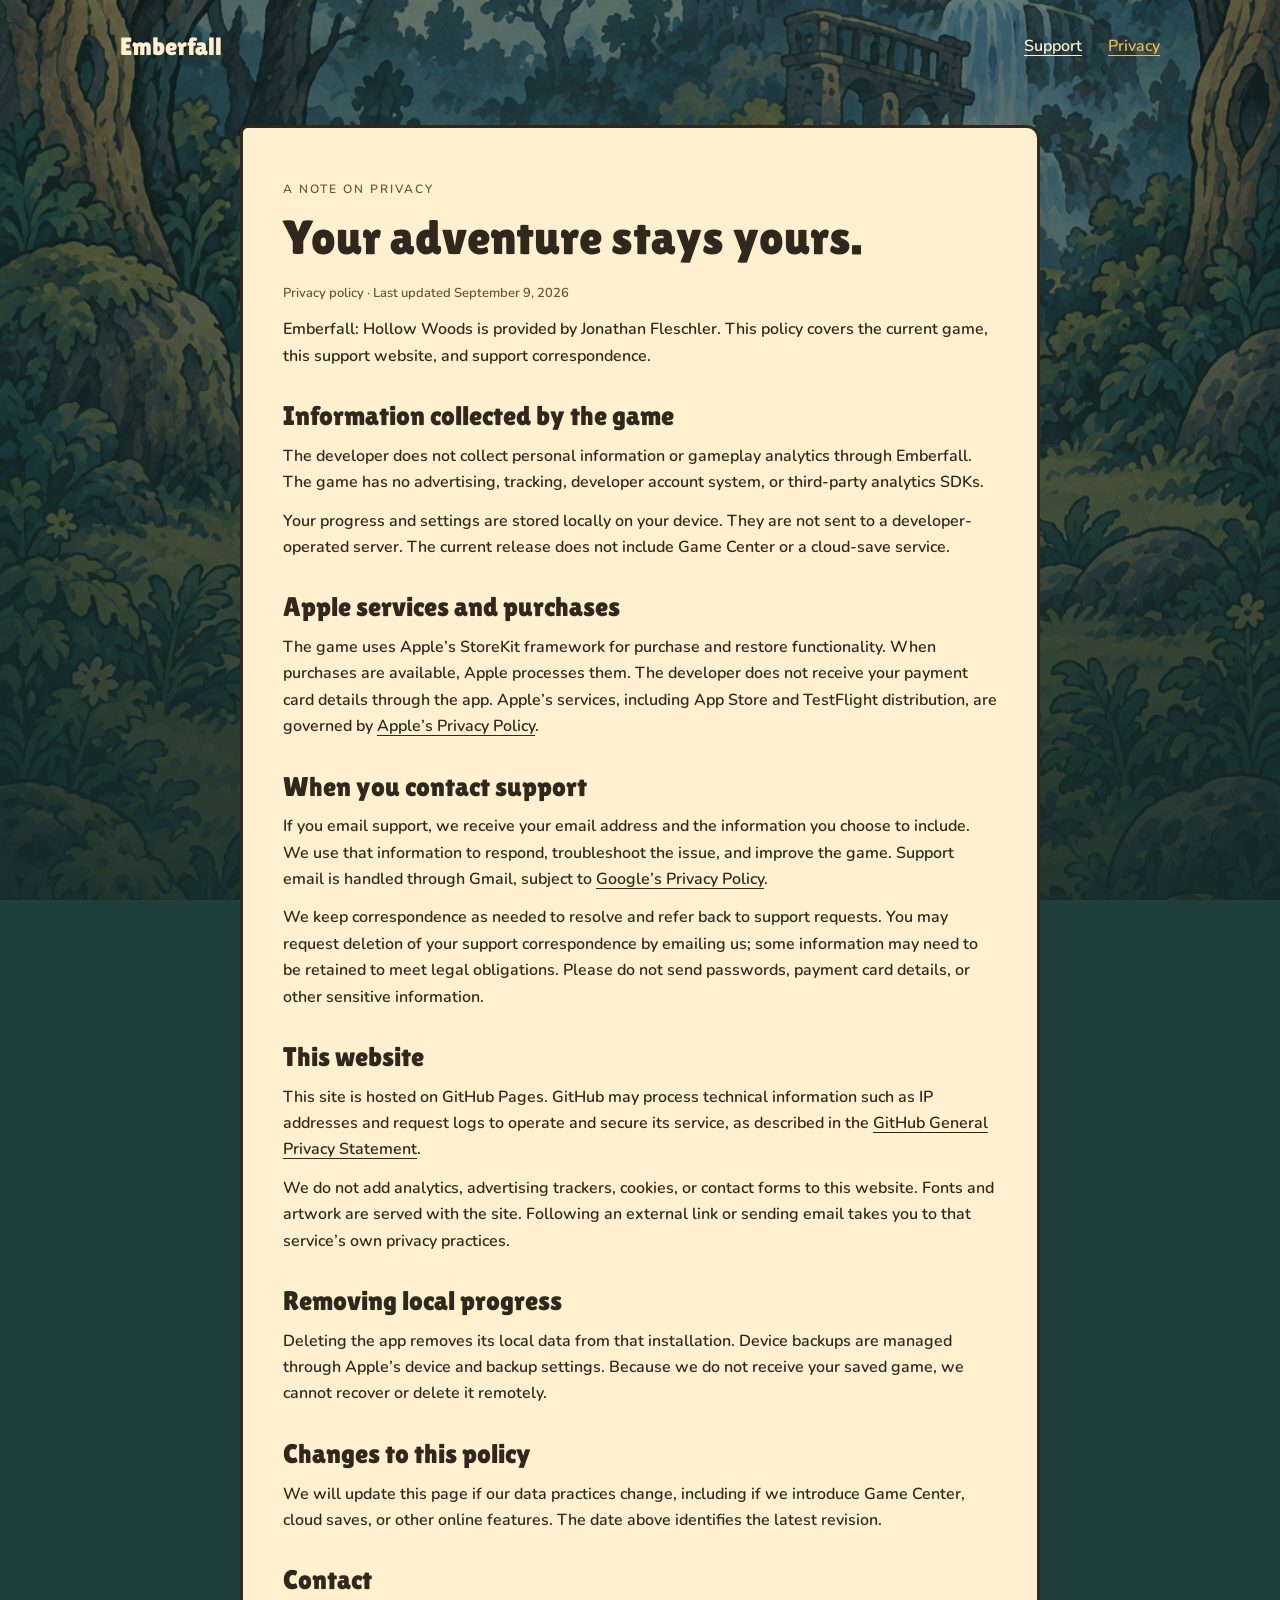
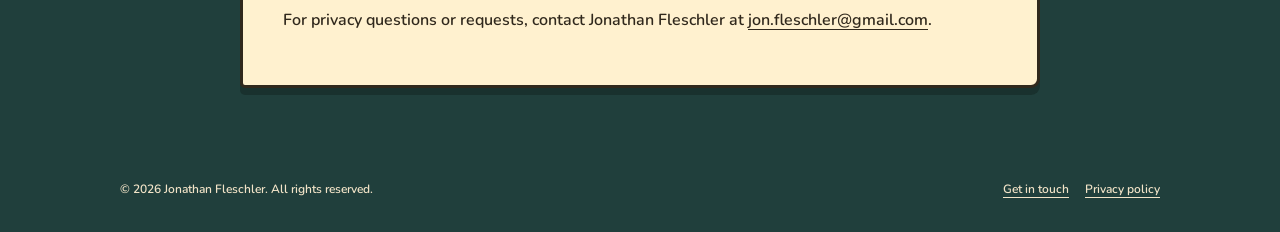
==== privacy/index.html @ ce3bce8b "Update Emberfall public website" ====
<!doctype html>
<html lang="en"><head><meta charset="utf-8"><meta name="viewport" content="width=device-width, initial-scale=1"><title>Emberfall Privacy Policy</title><meta name="description" content="How Emberfall: Hollow Woods handles local saves, Apple services, support correspondence, and this website."><meta name="theme-color" content="#203f3c"><link rel="icon" href="../assets/icon.png"><link rel="stylesheet" href="../style.css"></head><body><nav aria-label="Main navigation"><a class="brand" href="../">Emberfall</a><div class="links"><a href="../support/">Support</a><a href="../privacy/" aria-current="page">Privacy</a></div></nav><main><article class="paper document"><p class="eyebrow">A note on privacy</p><h1>Your adventure stays yours.</h1><p class="updated">Privacy policy · Last updated September 9, 2026</p><p><strong>Emberfall: Hollow Woods</strong> is provided by Jonathan Fleschler. This policy covers the current game, this support website, and support correspondence.</p><h2>Information collected by the game</h2><p>The developer does not collect personal information or gameplay analytics through Emberfall. The game has no advertising, tracking, developer account system, or third-party analytics SDKs.</p><p>Your progress and settings are stored locally on your device. They are not sent to a developer-operated server. The current release does not include Game Center or a cloud-save service.</p><h2>Apple services and purchases</h2><p>The game uses Apple’s StoreKit framework for purchase and restore functionality. When purchases are available, Apple processes them. The developer does not receive your payment card details through the app. Apple’s services, including App Store and TestFlight distribution, are governed by <a href="https://www.apple.com/legal/privacy/">Apple’s Privacy Policy</a>.</p><h2>When you contact support</h2><p>If you email support, we receive your email address and the information you choose to include. We use that information to respond, troubleshoot the issue, and improve the game. Support email is handled through Gmail, subject to <a href="https://policies.google.com/privacy">Google’s Privacy Policy</a>.</p><p>We keep correspondence as needed to resolve and refer back to support requests. You may request deletion of your support correspondence by emailing us; some information may need to be retained to meet legal obligations. Please do not send passwords, payment card details, or other sensitive information.</p><h2>This website</h2><p>This site is hosted on GitHub Pages. GitHub may process technical information such as IP addresses and request logs to operate and secure its service, as described in the <a href="https://docs.github.com/en/site-policy/privacy-policies/github-general-privacy-statement">GitHub General Privacy Statement</a>.</p><p>We do not add analytics, advertising trackers, cookies, or contact forms to this website. Fonts and artwork are served with the site. Following an external link or sending email takes you to that service’s own privacy practices.</p><h2>Removing local progress</h2><p>Deleting the app removes its local data from that installation. Device backups are managed through Apple’s device and backup settings. Because we do not receive your saved game, we cannot recover or delete it remotely.</p><h2>Changes to this policy</h2><p>We will update this page if our data practices change, including if we introduce Game Center, cloud saves, or other online features. The date above identifies the latest revision.</p><h2>Contact</h2><p>For privacy questions or requests, contact Jonathan Fleschler at <a href="mailto:jon.fleschler@gmail.com">jon.fleschler@gmail.com</a>.</p></article></main><footer><span>© 2026 Jonathan Fleschler. All rights reserved.</span><span><a href="../support/">Get in touch</a><a href="../privacy/">Privacy policy</a></span></footer></body></html>
---- style.css ----
@font-face{font-family:Lilita;src:url("assets/LilitaOne-Regular.ttf") format("truetype");font-display:swap}@font-face{font-family:Ember;src:url("assets/EmberText-Semibold.ttf") format("truetype");font-display:swap}
:root{--ink:#30281c;--paper:#fff1cf;--gold:#f6b83e;--green:#203f3c}*{box-sizing:border-box}html{color-scheme:light}body{margin:0;color:var(--paper);font-family:Ember,system-ui,sans-serif;line-height:1.65;background:var(--green)}body:before{content:"";position:fixed;inset:0;z-index:-1;background:linear-gradient(180deg,#142b2a88,#142b2ae8),url("assets/forest.png") center/cover}a{color:inherit;text-underline-offset:4px}a:hover{text-decoration-thickness:3px}a:focus-visible,summary:focus-visible{outline:3px solid #c86224;outline-offset:5px}nav{max-width:1100px;margin:auto;display:flex;justify-content:space-between;gap:20px;padding:26px 30px;align-items:center}nav .brand{font-family:Lilita,sans-serif;font-size:25px;text-decoration:none}nav .links{display:flex;gap:26px}nav a[aria-current=page]{color:var(--gold)}main{max-width:1100px;margin:auto;padding:20px 30px 50px}.hero{text-align:center;padding:30px 0 45px}.logo{display:block;width:min(650px,100%);height:auto;margin:0 auto 25px}.eyebrow{text-transform:uppercase;letter-spacing:2px;font-size:12px;font-weight:bold}.hero .eyebrow{color:var(--gold)}h1,h2,h3{font-family:Lilita,sans-serif;font-weight:400;line-height:1.1;text-wrap:balance}h1{font-size:clamp(36px,6vw,62px);margin:18px 0}h2{font-size:32px;margin:12px 0 20px}h3{font-size:24px}.hero p:not(.eyebrow){max-width:580px;margin:20px auto;font-size:18px}.badge{display:inline-block;border:1px solid #f8e4b980;border-radius:30px;padding:8px 18px;font-size:13px}.cards{display:grid;grid-template-columns:1fr 1fr;gap:26px}.paper{color:var(--ink);background:var(--paper);border:3px solid var(--ink);border-radius:8px 13px 9px 5px;box-shadow:0 7px 0 #101f1b66;padding:32px}.feature{display:flex;flex-direction:column;align-items:center;text-align:center}.feature img{width:145px;height:145px;object-fit:contain;margin:-6px 0 10px}.feature p{margin:0;max-width:340px}.help-banner{margin-top:28px;display:flex;justify-content:space-between;gap:24px;align-items:center}.help-banner h2{margin:0 0 8px}.help-banner p{margin:0}.button{display:inline-block;text-align:center;flex-shrink:0;text-decoration:none;background:var(--gold);color:var(--ink);padding:12px 24px;border:2px solid var(--ink);border-radius:6px;font-family:Lilita,sans-serif;font-size:21px;box-shadow:0 3px 0 #30281c55}.button:hover{background:#ffcd69;transform:translateY(-1px)}footer{max-width:1100px;margin:auto;padding:12px 30px 32px;font-size:12px;display:flex;justify-content:space-between;gap:20px;flex-wrap:wrap;color:#f2e4c8}footer a{margin-left:16px}.document{max-width:800px;margin:12px auto 30px;padding:40px}.document h1{font-size:clamp(36px,5vw,48px);margin-top:12px}.document h2{font-size:27px;margin-top:32px;margin-bottom:12px}.document p{margin:12px 0}.document .eyebrow{color:#67553b}.document a{overflow-wrap:anywhere}.document .contact{padding:22px;background:#ecd5a1;border-radius:7px;margin:25px 0}.contact .button{margin-top:10px}.updated{font-size:13px;color:#67553b}details{border-top:1px solid #ae936a;padding:18px 0}details:last-of-type{border-bottom:1px solid #ae936a}summary{cursor:pointer;font-family:Lilita,sans-serif;font-size:23px;line-height:1.3}details p{padding-left:20px}::selection{background:#f6b83e;color:#30281c}@media(max-width:600px){nav{padding:20px;gap:10px}nav .links{gap:16px;font-size:14px}nav .brand{font-size:23px}main{padding:0 18px 30px}.hero{padding:30px 0}.hero p:not(.eyebrow){font-size:16px}.cards{grid-template-columns:1fr;gap:20px}.paper{padding:25px}.feature img{width:120px;height:120px}.help-banner{align-items:stretch;flex-direction:column}.document{padding:25px}.document .contact{padding:18px}footer{padding:15px 20px 28px}footer a{margin:0 16px 0 0}}
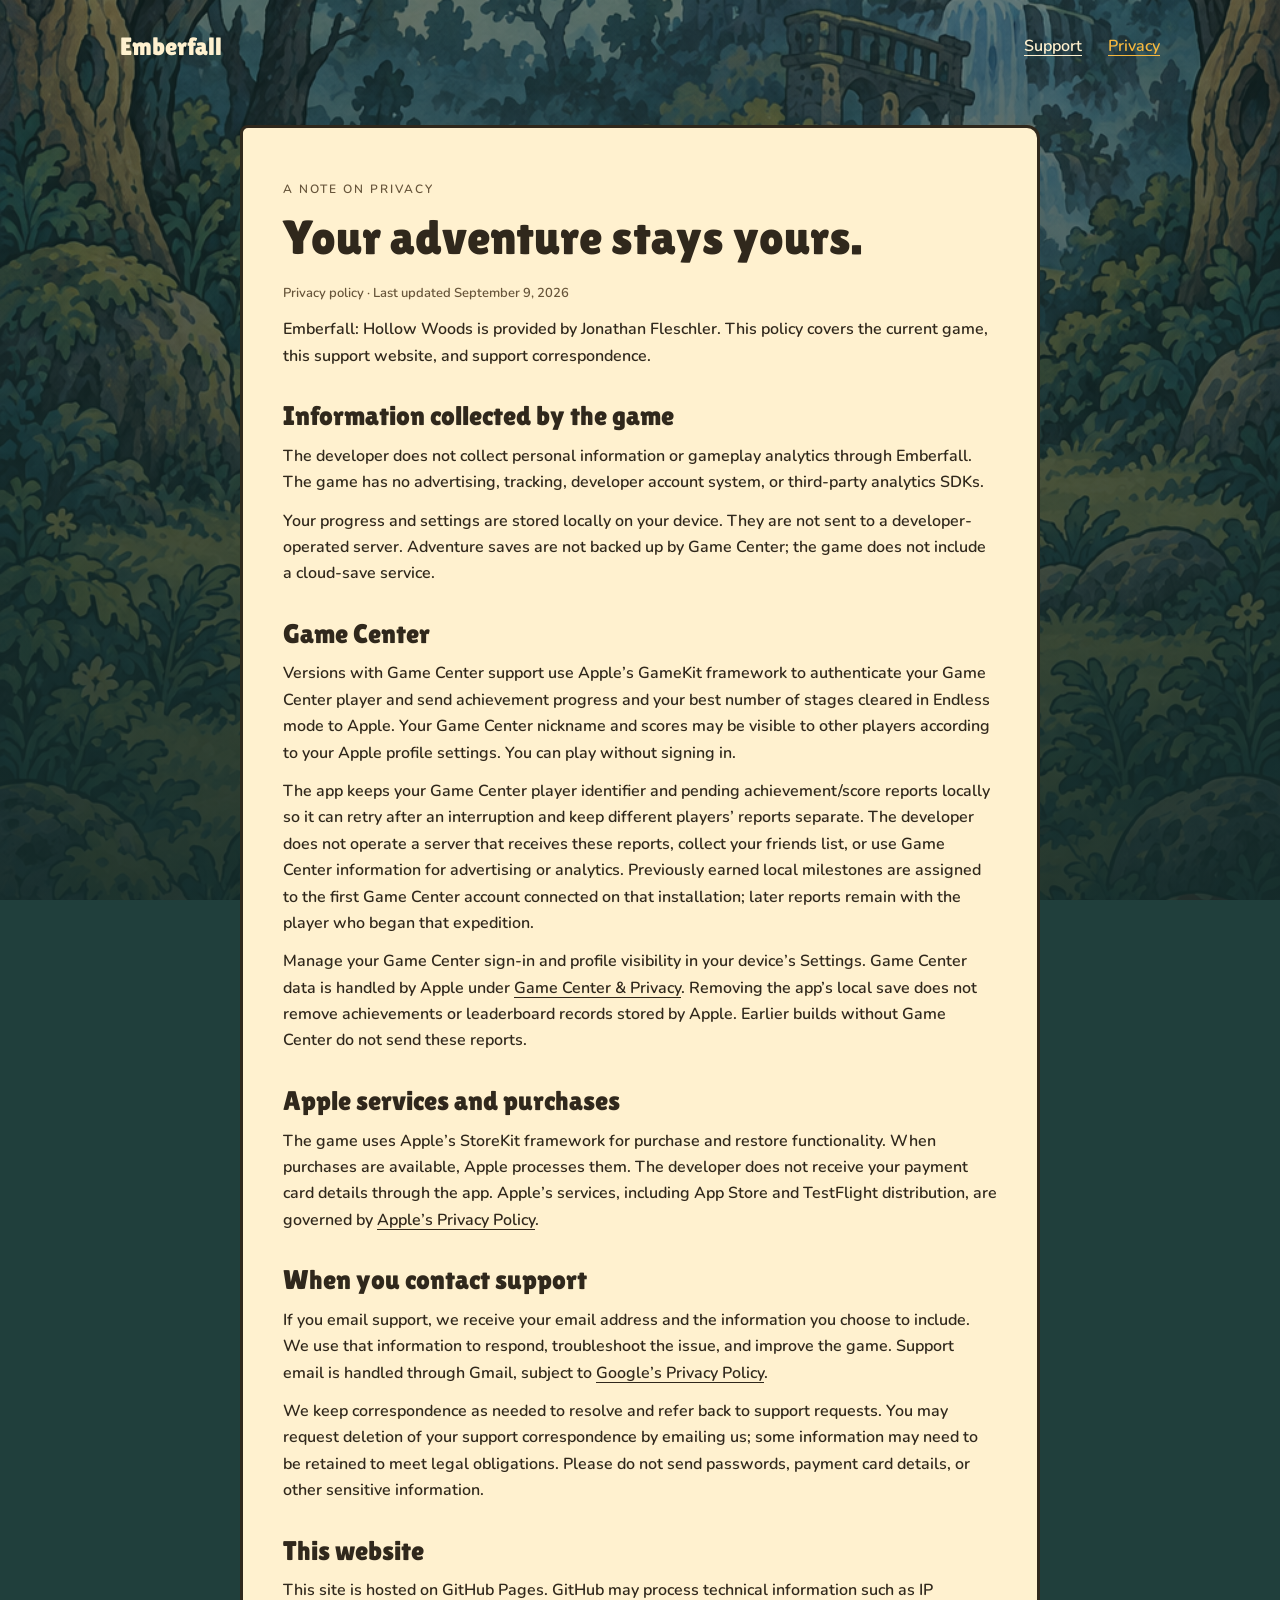
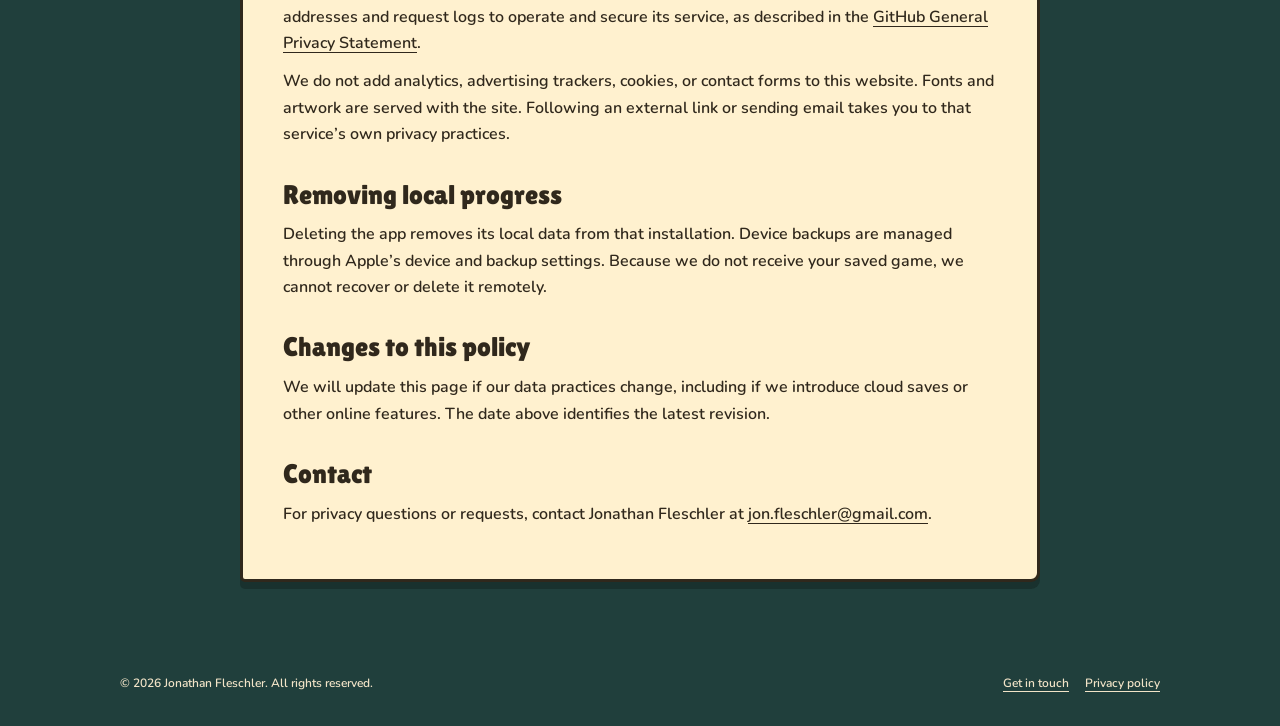
==== commit 81f97983: "Update Emberfall public website" ====
--- a/privacy/index.html
+++ b/privacy/index.html
@@ -1,2 +1,2 @@
 <!doctype html>
-<html lang="en"><head><meta charset="utf-8"><meta name="viewport" content="width=device-width, initial-scale=1"><title>Emberfall Privacy Policy</title><meta name="description" content="How Emberfall: Hollow Woods handles local saves, Apple services, support correspondence, and this website."><meta name="theme-color" content="#203f3c"><link rel="icon" href="../assets/icon.png"><link rel="stylesheet" href="../style.css"></head><body><nav aria-label="Main navigation"><a class="brand" href="../">Emberfall</a><div class="links"><a href="../support/">Support</a><a href="../privacy/" aria-current="page">Privacy</a></div></nav><main><article class="paper document"><p class="eyebrow">A note on privacy</p><h1>Your adventure stays yours.</h1><p class="updated">Privacy policy · Last updated September 9, 2026</p><p><strong>Emberfall: Hollow Woods</strong> is provided by Jonathan Fleschler. This policy covers the current game, this support website, and support correspondence.</p><h2>Information collected by the game</h2><p>The developer does not collect personal information or gameplay analytics through Emberfall. The game has no advertising, tracking, developer account system, or third-party analytics SDKs.</p><p>Your progress and settings are stored locally on your device. They are not sent to a developer-operated server. The current release does not include Game Center or a cloud-save service.</p><h2>Apple services and purchases</h2><p>The game uses Apple’s StoreKit framework for purchase and restore functionality. When purchases are available, Apple processes them. The developer does not receive your payment card details through the app. Apple’s services, including App Store and TestFlight distribution, are governed by <a href="https://www.apple.com/legal/privacy/">Apple’s Privacy Policy</a>.</p><h2>When you contact support</h2><p>If you email support, we receive your email address and the information you choose to include. We use that information to respond, troubleshoot the issue, and improve the game. Support email is handled through Gmail, subject to <a href="https://policies.google.com/privacy">Google’s Privacy Policy</a>.</p><p>We keep correspondence as needed to resolve and refer back to support requests. You may request deletion of your support correspondence by emailing us; some information may need to be retained to meet legal obligations. Please do not send passwords, payment card details, or other sensitive information.</p><h2>This website</h2><p>This site is hosted on GitHub Pages. GitHub may process technical information such as IP addresses and request logs to operate and secure its service, as described in the <a href="https://docs.github.com/en/site-policy/privacy-policies/github-general-privacy-statement">GitHub General Privacy Statement</a>.</p><p>We do not add analytics, advertising trackers, cookies, or contact forms to this website. Fonts and artwork are served with the site. Following an external link or sending email takes you to that service’s own privacy practices.</p><h2>Removing local progress</h2><p>Deleting the app removes its local data from that installation. Device backups are managed through Apple’s device and backup settings. Because we do not receive your saved game, we cannot recover or delete it remotely.</p><h2>Changes to this policy</h2><p>We will update this page if our data practices change, including if we introduce Game Center, cloud saves, or other online features. The date above identifies the latest revision.</p><h2>Contact</h2><p>For privacy questions or requests, contact Jonathan Fleschler at <a href="mailto:jon.fleschler@gmail.com">jon.fleschler@gmail.com</a>.</p></article></main><footer><span>© 2026 Jonathan Fleschler. All rights reserved.</span><span><a href="../support/">Get in touch</a><a href="../privacy/">Privacy policy</a></span></footer></body></html>+<html lang="en"><head><meta charset="utf-8"><meta name="viewport" content="width=device-width, initial-scale=1"><title>Emberfall Privacy Policy</title><meta name="description" content="How Emberfall: Hollow Woods handles local saves, Apple services, support correspondence, and this website."><meta name="theme-color" content="#203f3c"><link rel="icon" href="../assets/icon.png"><link rel="stylesheet" href="../style.css"></head><body><nav aria-label="Main navigation"><a class="brand" href="../">Emberfall</a><div class="links"><a href="../support/">Support</a><a href="../privacy/" aria-current="page">Privacy</a></div></nav><main><article class="paper document"><p class="eyebrow">A note on privacy</p><h1>Your adventure stays yours.</h1><p class="updated">Privacy policy · Last updated September 9, 2026</p><p><strong>Emberfall: Hollow Woods</strong> is provided by Jonathan Fleschler. This policy covers the current game, this support website, and support correspondence.</p><h2>Information collected by the game</h2><p>The developer does not collect personal information or gameplay analytics through Emberfall. The game has no advertising, tracking, developer account system, or third-party analytics SDKs.</p><p>Your progress and settings are stored locally on your device. They are not sent to a developer-operated server. Adventure saves are not backed up by Game Center; the game does not include a cloud-save service.</p><h2>Game Center</h2><p>Versions with Game Center support use Apple’s GameKit framework to authenticate your Game Center player and send achievement progress and your best number of stages cleared in Endless mode to Apple. Your Game Center nickname and scores may be visible to other players according to your Apple profile settings. You can play without signing in.</p><p>The app keeps your Game Center player identifier and pending achievement/score reports locally so it can retry after an interruption and keep different players’ reports separate. The developer does not operate a server that receives these reports, collect your friends list, or use Game Center information for advertising or analytics. Previously earned local milestones are assigned to the first Game Center account connected on that installation; later reports remain with the player who began that expedition.</p><p>Manage your Game Center sign-in and profile visibility in your device’s Settings. Game Center data is handled by Apple under <a href="https://www.apple.com/legal/privacy/data/en/game-center/">Game Center &amp; Privacy</a>. Removing the app’s local save does not remove achievements or leaderboard records stored by Apple. Earlier builds without Game Center do not send these reports.</p><h2>Apple services and purchases</h2><p>The game uses Apple’s StoreKit framework for purchase and restore functionality. When purchases are available, Apple processes them. The developer does not receive your payment card details through the app. Apple’s services, including App Store and TestFlight distribution, are governed by <a href="https://www.apple.com/legal/privacy/">Apple’s Privacy Policy</a>.</p><h2>When you contact support</h2><p>If you email support, we receive your email address and the information you choose to include. We use that information to respond, troubleshoot the issue, and improve the game. Support email is handled through Gmail, subject to <a href="https://policies.google.com/privacy">Google’s Privacy Policy</a>.</p><p>We keep correspondence as needed to resolve and refer back to support requests. You may request deletion of your support correspondence by emailing us; some information may need to be retained to meet legal obligations. Please do not send passwords, payment card details, or other sensitive information.</p><h2>This website</h2><p>This site is hosted on GitHub Pages. GitHub may process technical information such as IP addresses and request logs to operate and secure its service, as described in the <a href="https://docs.github.com/en/site-policy/privacy-policies/github-general-privacy-statement">GitHub General Privacy Statement</a>.</p><p>We do not add analytics, advertising trackers, cookies, or contact forms to this website. Fonts and artwork are served with the site. Following an external link or sending email takes you to that service’s own privacy practices.</p><h2>Removing local progress</h2><p>Deleting the app removes its local data from that installation. Device backups are managed through Apple’s device and backup settings. Because we do not receive your saved game, we cannot recover or delete it remotely.</p><h2>Changes to this policy</h2><p>We will update this page if our data practices change, including if we introduce cloud saves or other online features. The date above identifies the latest revision.</p><h2>Contact</h2><p>For privacy questions or requests, contact Jonathan Fleschler at <a href="mailto:jon.fleschler@gmail.com">jon.fleschler@gmail.com</a>.</p></article></main><footer><span>© 2026 Jonathan Fleschler. All rights reserved.</span><span><a href="../support/">Get in touch</a><a href="../privacy/">Privacy policy</a></span></footer></body></html>
